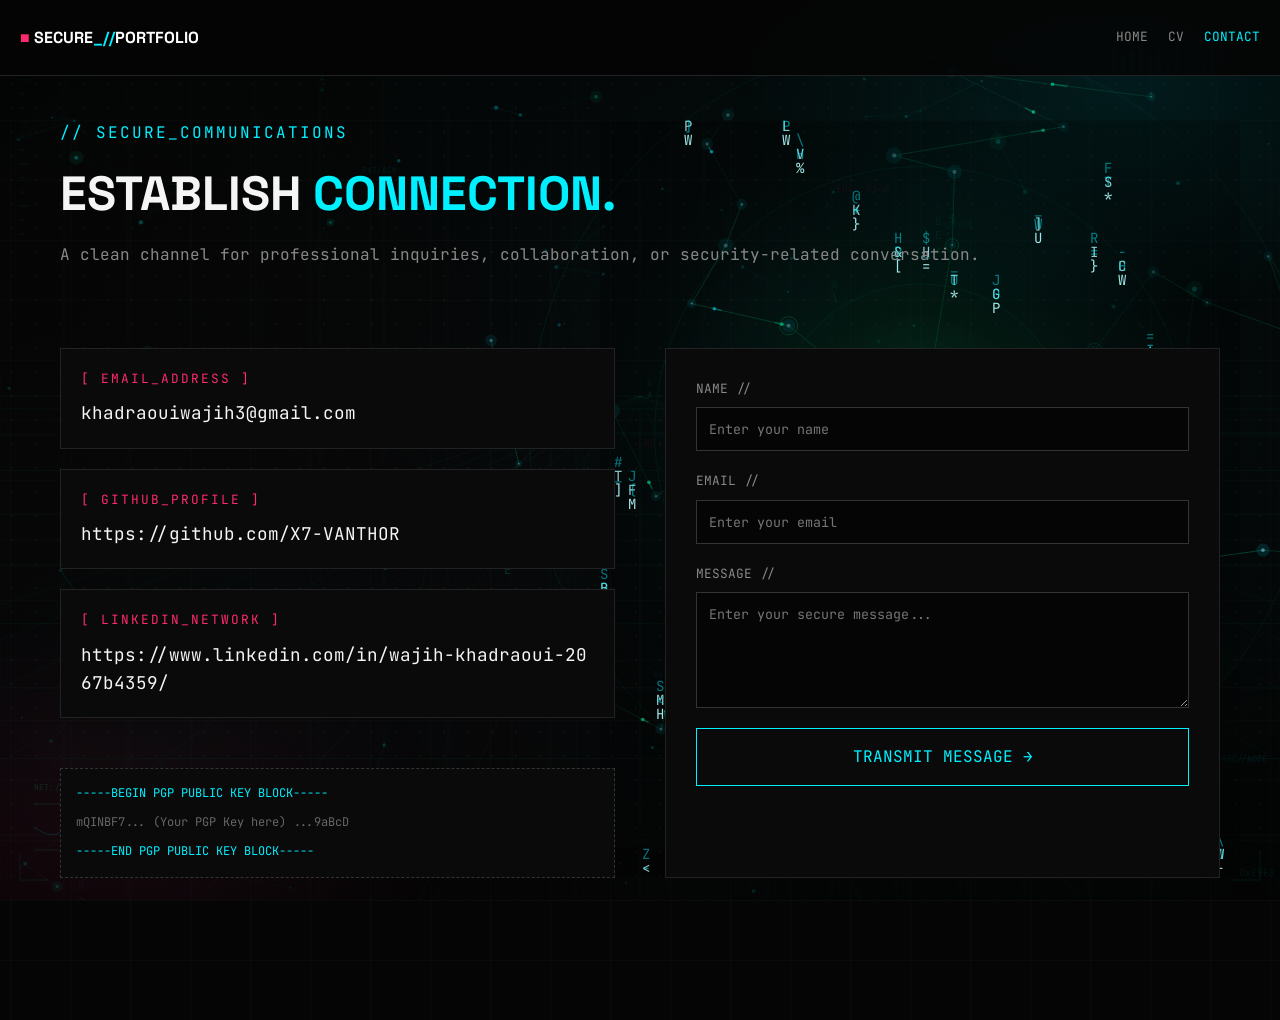
==== contact.html @ 449ae591 "Initial portfolio deployment" ====
﻿<!DOCTYPE html>
<html lang="en">
<head>
    <meta charset="UTF-8">
    <meta name="viewport" content="width=device-width, initial-scale=1.0">
    <title>SECURE_COMMS // Contact</title>
    <link rel="preconnect" href="https://fonts.googleapis.com">
    <link rel="preconnect" href="https://fonts.gstatic.com" crossorigin>
    <link href="https://fonts.googleapis.com/css2?family=JetBrains+Mono:wght@300;400;700&family=Space+Grotesk:wght@400;600;700&display=swap" rel="stylesheet">
    <link rel="stylesheet" href="style.css">
    <style>
        body { background-color: #050505; color: #f5f5f5; }
        
        .contact-container {
            max-width: 1200px;
            margin: 120px auto 80px;
            padding: 0 20px;
            display: grid;
            grid-template-columns: 1fr 1fr;
            gap: 50px;
            position: relative;
            overflow: hidden;
        }

        .contact-header {
            grid-column: 1 / -1;
            margin-bottom: 30px;
            position: relative;
            z-index: 2;
        }

        .contact-header h1 {
            font-family: 'Space Grotesk', sans-serif;
            font-size: 3rem;
            margin: 10px 0;
        }

        .contact-header h1 span { color: #00f0ff; }

        .channel-list {
            display: flex;
            flex-direction: column;
            gap: 20px;
            position: relative;
            z-index: 2;
        }

        /* Updated Link Styles */
        .channel-item {
            border: 1px solid #222;
            background: #0a0a0a;
            padding: 20px;
            display: flex;
            flex-direction: column;
            gap: 10px;
            transition: all 0.3s ease;
            text-decoration: none;
            color: inherit;
        }

        .channel-item:hover { 
            border-color: #00f0ff; 
            background: #0e0e0e;
            transform: translateY(-2px);
            box-shadow: 0 0 15px rgba(0, 240, 255, 0.1);
        }

        .channel-label {
            font-family: 'JetBrains Mono', monospace;
            font-size: 0.8rem;
            color: #ff2a6d;
            letter-spacing: 2px;
            transition: color 0.3s ease;
        }

        .channel-item:hover .channel-label {
            color: #00f0ff;
        }

        .channel-value {
            font-family: 'JetBrains Mono', monospace;
            font-size: 1.1rem;
            word-break: break-all;
        }

        /* Form Styles */
        .secure-form {
            border: 1px solid #222;
            background: #0a0a0a;
            padding: 30px;
            position: relative;
            z-index: 2;
        }

        .form-group {
            display: flex;
            flex-direction: column;
            margin-bottom: 20px;
        }

        .form-group label {
            font-family: 'JetBrains Mono', monospace;
            font-size: 0.8rem;
            color: #888;
            margin-bottom: 8px;
        }

        .form-group input, .form-group textarea {
            background: #050505;
            border: 1px solid #333;
            padding: 12px;
            color: #fff;
            font-family: 'JetBrains Mono', monospace;
            outline: none;
            transition: border 0.3s ease;
        }

        .form-group input:focus, .form-group textarea:focus {
            border-color: #00f0ff;
        }

        .submit-btn {
            background: transparent;
            border: 1px solid #00f0ff;
            color: #00f0ff;
            padding: 15px 30px;
            font-family: 'JetBrains Mono', monospace;
            cursor: pointer;
            transition: all 0.3s ease;
            width: 100%;
        }

        .submit-btn:hover {
            background: #00f0ff;
            color: #050505;
            box-shadow: 0 0 15px rgba(0, 240, 255, 0.4);
        }

        .pgp-box {
            margin-top: 30px;
            background: #0a0a0a;
            border: 1px dashed #333;
            padding: 15px;
            font-family: 'JetBrains Mono', monospace;
            font-size: 0.75rem;
            color: #666;
            word-break: break-all;
            position: relative;
            z-index: 2;
        }

        @media (max-width: 768px) {
            .contact-container { grid-template-columns: 1fr; }
        }
    </style>
</head>
<body>

    <header class="navbar" style="position: fixed; top: 0; width: 100%; background: rgba(5,5,5,0.9); border-bottom: 1px solid #222; padding: 20px; z-index: 100; display: flex; justify-content: space-between; align-items: center;">
        <div class="logo" style="font-family: 'Space Grotesk'; font-weight: bold; color: #fff;">
            <span style="color: #ff2a6d;">■</span> SECURE<span style="color: #00f0ff;">_//</span>PORTFOLIO
        </div>
        <nav style="font-family: 'JetBrains Mono'; font-size: 0.8rem; display: flex; gap: 20px;">
            <a href="index.html" style="color: #888; text-decoration: none; transition: color 0.3s;" onmouseover="this.style.color='#fff'" onmouseout="this.style.color='#888'">HOME</a>
            <a href="cv.html" style="color: #888; text-decoration: none; transition: color 0.3s;" onmouseover="this.style.color='#fff'" onmouseout="this.style.color='#888'">CV</a>
            <a href="contact.html" style="color: #00f0ff; text-decoration: none;">CONTACT</a>
        </nav>
    </header>

    <main class="contact-container">
      
      <!-- Cyber Data Map Animation Background -->
      <div class="cyber-anim-container" data-anim="matrix" aria-hidden="true"></div>
<div class="contact-header">
            <p style="font-family: 'JetBrains Mono'; color: #00f0ff; letter-spacing: 2px;">// SECURE_COMMUNICATIONS</p>
            <h1>ESTABLISH <span>CONNECTION.</span></h1>
            <p style="color: #888; font-family: 'JetBrains Mono'; margin-top: 10px;">A clean channel for professional inquiries, collaboration, or security-related conversation.</p>
        </div>

        <div class="channel-list">
            <!-- Clickable Email Link -->
            <a href="mailto:khadraouiwajih3@gmail.com" class="channel-item">
                <span class="channel-label">[ EMAIL_ADDRESS ]</span>
                <span class="channel-value">khadraouiwajih3@gmail.com</span>
            </a>
            
            <!-- Clickable GitHub Link (Opens in new tab) -->
            <a href="https://github.com/X7-VANTHOR" target="_blank" rel="noopener noreferrer" class="channel-item">
                <span class="channel-label">[ GITHUB_PROFILE ]</span>
                <span class="channel-value">https://github.com/X7-VANTHOR</span>
            </a>
            
            <!-- Clickable LinkedIn Link (Opens in new tab) -->
            <a href="https://www.linkedin.com/in/wajih-khadraoui-2067b4359/" target="_blank" rel="noopener noreferrer" class="channel-item">
                <span class="channel-label">[ LINKEDIN_NETWORK ]</span>
                <span class="channel-value">https://www.linkedin.com/in/wajih-khadraoui-2067b4359/</span>
            </a>
            
            <div class="pgp-box">
                <p style="color: #00f0ff; margin-bottom: 10px;">-----BEGIN PGP PUBLIC KEY BLOCK-----</p>
                <p>mQINBF7... (Your PGP Key here) ...9aBcD</p>
                <p style="color: #00f0ff; margin-top: 10px;">-----END PGP PUBLIC KEY BLOCK-----</p>
            </div>
        </div>

        <div class="secure-form">
            <form action="#" method="POST">
                <div class="form-group">
                    <label>NAME //</label>
                    <input type="text" placeholder="Enter your name" required>
                </div>
                <div class="form-group">
                    <label>EMAIL //</label>
                    <input type="email" placeholder="Enter your email" required>
                </div>
                <div class="form-group">
                    <label>MESSAGE //</label>
                    <textarea rows="5" placeholder="Enter your secure message..." required></textarea>
                </div>
                <button type="submit" class="submit-btn">TRANSMIT MESSAGE →</button>
            </form>
        </div>
    </main>

  <script src="atmosphere.js" defer></script>
  <script src="cyber-anim.js" defer></script>
</body>
</html>
---- style.css ----
﻿/* ============================================================
   CYBER_SEC PORTFOLIO - PHASE 1: CORE FOUNDATION
   Design System: Dark, Moody, SOC-Inspired, Premium
   ============================================================ */

/* ------------------------------------------------------------
   1. CSS VARIABLES (STRICT DESIGN TOKENS)
   ------------------------------------------------------------ */
:root {
  /* Core Palette */
  --bg: #050505;
  --bg-elev: #0a0a0a;
  --bg-panel: #0d0d0d;
  --bg-panel-alt: #111111;
  --text: #f5f5f5;
  --text-muted: #888888;
  --text-dim: #5a5a5a;

  /* Accents */
  --cyan: #00f0ff;
  --cyan-dim: rgba(0, 240, 255, 0.12);
  --cyan-glow: rgba(0, 240, 255, 0.35);
  --magenta: #ff2a6d;
  --magenta-dim: rgba(255, 42, 109, 0.12);
  --magenta-glow: rgba(255, 42, 109, 0.35);
  --lime: #05ffa1;
  --lime-dim: rgba(5, 255, 161, 0.12);
  --lime-glow: rgba(5, 255, 161, 0.35);

  /* Lines / Borders */
  --line: #1a1a1a;
  --line-soft: #141414;
  --line-strong: #2a2a2a;

  /* Typography */
  --ff-display: 'Space Grotesk', sans-serif;
  --ff-mono: 'JetBrains Mono', monospace;

  /* Layout */
  --container: 1400px;
  --gutter: 1.5rem;
  --nav-h: 76px;
  --radius: 2px;

  /* Motion */
  --ease: cubic-bezier(0.2, 0.8, 0.2, 1);
  --ease-out: cubic-bezier(0.16, 1, 0.3, 1);
  --dur: 300ms;
}

/* ------------------------------------------------------------
   2. RESET / BASE
   ------------------------------------------------------------ */
*, *::before, *::after { box-sizing: border-box; margin: 0; padding: 0; }
html { font-size: 16px; background: var(--bg); color: var(--text); -webkit-font-smoothing: antialiased; -moz-osx-font-smoothing: grayscale; }
body {
  min-height: 100vh;
  background: var(--bg);
  color: var(--text);
  font-family: var(--ff-mono);
  line-height: 1.6;
  overflow-x: hidden;
  /* Subtle CSS grid background for depth */
  background-image:
    linear-gradient(rgba(245, 245, 245, 0.025) 1px, transparent 1px),
    linear-gradient(90deg, rgba(245, 245, 245, 0.025) 1px, transparent 1px);
  background-size: 60px 60px;
  background-position: center top;
}
body.is-loading { overflow: hidden; }
img, svg, video, canvas { display: block; max-width: 100%; }
a { color: inherit; text-decoration: none; }
button { font: inherit; color: inherit; background: none; border: none; cursor: pointer; }
ul { list-style: none; }
::selection { background: rgba(0, 240, 255, 0.25); color: var(--text); }
:focus-visible { outline: 2px solid var(--cyan); outline-offset: 3px; }
.sr-only { position: absolute !important; width: 1px; height: 1px; padding: 0; margin: -1px; overflow: hidden; clip: rect(0,0,0,0); white-space: nowrap; border: 0; }

/* ------------------------------------------------------------
   3. SCROLL PROGRESS BAR
   ------------------------------------------------------------ */
.scroll-progress { position: fixed; top: 0; left: 0; width: 100%; height: 2px; background: rgba(26,26,26,0.8); z-index: 12000; pointer-events: none; }
.scroll-progress__bar { width: 0%; height: 100%; background: linear-gradient(90deg, var(--cyan), rgba(0,240,255,0.5)); box-shadow: 0 0 10px var(--cyan-glow), 0 0 20px rgba(0,240,255,0.15); transition: width 0.08s linear; }

/* ------------------------------------------------------------
   4. CUSTOM CURSOR
   ------------------------------------------------------------ */
.cursor-dot, .cursor-ring { position: fixed; top: 0; left: 0; pointer-events: none; z-index: 13000; opacity: 0; will-change: transform; mix-blend-mode: screen; }
.cursor-dot { width: 6px; height: 6px; margin: -3px 0 0 -3px; background: var(--cyan); border-radius: 50%; box-shadow: 0 0 8px var(--cyan-glow); transition: background var(--dur) var(--ease), transform var(--dur) var(--ease); }
.cursor-ring { width: 36px; height: 36px; margin: -18px 0 0 -18px; border: 1px solid rgba(0,240,255,0.6); border-radius: 50%; transition: width 280ms var(--ease-out), height 280ms var(--ease-out), margin 280ms var(--ease-out), border-color var(--dur) var(--ease), background var(--dur) var(--ease), box-shadow var(--dur) var(--ease); }
.cursor-ring.is-hovering { width: 56px; height: 56px; margin: -28px 0 0 -28px; border-color: var(--cyan); background: rgba(0,240,255,0.06); box-shadow: 0 0 20px rgba(0,240,255,0.15); }
.cursor-dot.is-hovering { background: var(--lime); box-shadow: 0 0 10px var(--lime-glow); transform: scale(0.8); }
@media (hover: hover) and (pointer: fine) {
  body.has-custom-cursor, body.has-custom-cursor a, body.has-custom-cursor button, body.has-custom-cursor input, body.has-custom-cursor textarea { cursor: none !important; }
}
@media (hover: none), (pointer: coarse) { .cursor-dot, .cursor-ring { display: none !important; } }

/* ------------------------------------------------------------
   5. PRELOADER
   ------------------------------------------------------------ */
.preloader { position: fixed; inset: 0; z-index: 14000; background: var(--bg); display: flex; align-items: center; justify-content: center; padding: 1.5rem; }
.preloader__inner { width: min(560px, 100%); }
.preloader__terminal { border: 1px solid var(--line-strong); background: linear-gradient(180deg, rgba(13,13,13,0.95), rgba(5,5,5,0.98)); padding: 2rem; box-shadow: 0 0 0 1px rgba(0,240,255,0.04), 0 30px 80px rgba(0,0,0,0.6); }
.preloader__line { display: flex; align-items: center; gap: 0.75rem; font-family: var(--ff-mono); font-size: 0.85rem; letter-spacing: 0.08em; color: var(--text); margin-bottom: 1.5rem; }
.preloader__prompt { color: var(--cyan); text-shadow: 0 0 10px var(--cyan-glow); }
.preloader__caret { color: var(--cyan); animation: caretBlink 1s steps(1, end) infinite; }
@keyframes caretBlink { 0%, 50% { opacity: 1; } 51%, 100% { opacity: 0; } }
.preloader__bar-track { width: 100%; height: 3px; background: #151515; overflow: hidden; position: relative; margin-bottom: 0.85rem; }
.preloader__bar-fill { position: absolute; top: 0; left: 0; bottom: 0; width: 0%; background: linear-gradient(90deg, var(--cyan), rgba(0,240,255,0.4)); box-shadow: 0 0 14px var(--cyan-glow); }
.preloader__meta { display: flex; justify-content: space-between; gap: 1rem; font-family: var(--ff-mono); font-size: 0.68rem; letter-spacing: 0.12em; text-transform: uppercase; color: var(--text-muted); }
#preloader-percent { color: var(--cyan); }

/* ------------------------------------------------------------
   6. NAVBAR
   ------------------------------------------------------------ */
.navbar { position: fixed; top: 0; left: 0; width: 100%; height: var(--nav-h); z-index: 10000; background: rgba(5,5,5,0.55); backdrop-filter: blur(14px); -webkit-backdrop-filter: blur(14px); border-bottom: 1px solid var(--line); transition: background var(--dur) var(--ease), border-color var(--dur) var(--ease); }
.navbar.is-scrolled { background: rgba(5,5,5,0.96); border-bottom-color: var(--line-strong); }
.navbar__inner { width: min(var(--container), calc(100% - (var(--gutter) * 2))); height: 100%; margin-inline: auto; display: flex; align-items: center; justify-content: space-between; gap: 1.5rem; }
.navbar__logo { display: inline-flex; align-items: center; gap: 0.6rem; font-family: var(--ff-mono); font-size: 0.82rem; font-weight: 600; letter-spacing: 0.14em; text-transform: uppercase; color: var(--text); white-space: nowrap; flex-shrink: 0; }
.navbar__logo-icon { width: 10px; height: 10px; border: 1px solid var(--cyan); background: rgba(0,240,255,0.15); box-shadow: 0 0 10px var(--cyan-glow); flex-shrink: 0; }
.navbar__logo .accent { color: var(--cyan); }
.navbar__nav { display: none; flex: 1; justify-content: center; }
.navbar__links { display: flex; align-items: center; gap: 0.25rem; }
.navbar__link { position: relative; display: inline-block; padding: 0.5rem 0.75rem; font-family: var(--ff-mono); font-size: 0.68rem; font-weight: 500; letter-spacing: 0.1em; text-transform: uppercase; color: var(--text-muted); transition: color var(--dur) var(--ease); }
.navbar__link::after { content: ''; position: absolute; left: 0.75rem; right: 0.75rem; bottom: 0.25rem; height: 1px; background: var(--cyan); box-shadow: 0 0 8px var(--cyan-glow); transform: scaleX(0); transform-origin: left; transition: transform var(--dur) var(--ease); }
.navbar__link:hover, .navbar__link.is-active { color: var(--text); }
.navbar__link:hover::after, .navbar__link.is-active::after { transform: scaleX(1); }
.navbar__link.is-active { color: var(--cyan); }
.navbar__right { display: flex; align-items: center; gap: 1rem; flex-shrink: 0; }
.navbar__status { display: none; align-items: center; gap: 0.55rem; font-family: var(--ff-mono); font-size: 0.65rem; font-weight: 500; letter-spacing: 0.12em; text-transform: uppercase; color: var(--lime); white-space: nowrap; }
.status-dot { width: 7px; height: 7px; border-radius: 50%; background: var(--lime); box-shadow: 0 0 0 3px var(--lime-dim), 0 0 12px var(--lime-glow); animation: statusPulse 2.4s ease-in-out infinite; }
@keyframes statusPulse { 0%, 100% { opacity: 0.5; box-shadow: 0 0 0 3px var(--lime-dim), 0 0 6px var(--lime-glow); } 50% { opacity: 1; box-shadow: 0 0 0 4px var(--lime-dim), 0 0 14px var(--lime-glow); } }
.navbar__toggle { display: inline-flex; flex-direction: column; justify-content: center; gap: 5px; width: 42px; height: 42px; padding: 9px; border: 1px solid var(--line-strong); background: rgba(255,255,255,0.01); transition: border-color var(--dur) var(--ease); }
.navbar__toggle span { display: block; width: 100%; height: 1px; background: var(--text); transition: transform var(--dur) var(--ease), opacity var(--dur) var(--ease); transform-origin: center; }
.navbar__toggle:hover { border-color: var(--cyan); }
.navbar__toggle[aria-expanded="true"] span:nth-child(1) { transform: translateY(6px) rotate(45deg); }
.navbar__toggle[aria-expanded="true"] span:nth-child(2) { opacity: 0; }
.navbar__toggle[aria-expanded="true"] span:nth-child(3) { transform: translateY(-6px) rotate(-45deg); }
.mobile-nav { display: none; position: absolute; top: 100%; left: 0; width: 100%; background: rgba(5,5,5,0.97); backdrop-filter: blur(14px); -webkit-backdrop-filter: blur(14px); border-bottom: 1px solid var(--line); padding: 1rem 1.5rem 1.5rem; }
.mobile-nav.is-open { display: block; }
.mobile-nav__links { display: flex; flex-direction: column; }
.mobile-nav__link { display: block; padding: 0.85rem 0; font-family: var(--ff-mono); font-size: 0.75rem; letter-spacing: 0.12em; text-transform: uppercase; color: var(--text-muted); border-bottom: 1px solid var(--line-soft); transition: color var(--dur) var(--ease), padding-left var(--dur) var(--ease); }
.mobile-nav__link:hover, .mobile-nav__link.is-active { color: var(--cyan); padding-left: 0.5rem; }

/* ------------------------------------------------------------
   7. HERO SECTION
   ------------------------------------------------------------ */
.hero { position: relative; min-height: 100vh; padding: calc(var(--nav-h) + 3rem) 0 4rem; display: flex; align-items: center; overflow: hidden; border-bottom: 1px solid var(--line); }
.hero__bg { position: absolute; inset: 0; pointer-events: none; z-index: 0; }
.hero__grid { position: absolute; inset: 0; background-image: linear-gradient(rgba(245,245,245,0.03) 1px, transparent 1px), linear-gradient(90deg, rgba(245,245,245,0.03) 1px, transparent 1px); background-size: 80px 80px; mask-image: radial-gradient(ellipse 70% 60% at 50% 35%, black 30%, transparent 100%); -webkit-mask-image: radial-gradient(ellipse 70% 60% at 50% 35%, black 30%, transparent 100%); }
.hero__glow { position: absolute; border-radius: 50%; filter: blur(80px); opacity: 0.35; }
.hero__glow--cyan { width: 400px; height: 400px; top: 10%; right: 15%; background: radial-gradient(circle, rgba(0,240,255,0.18), transparent 70%); }
.hero__glow--magenta { width: 300px; height: 300px; bottom: 15%; left: 5%; background: radial-gradient(circle, rgba(255,42,109,0.12), transparent 70%); }
.hero__container { width: min(var(--container), calc(100% - (var(--gutter) * 2))); margin-inline: auto; position: relative; z-index: 1; display: grid; grid-template-columns: 1fr; gap: 3rem; align-items: center; }
.hero__content { max-width: 720px; }
.hero__eyebrow { display: inline-flex; align-items: center; gap: 0.75rem; font-family: var(--ff-mono); font-size: 0.72rem; font-weight: 500; letter-spacing: 0.18em; text-transform: uppercase; color: var(--cyan); margin-bottom: 1.5rem; text-shadow: 0 0 12px rgba(0,240,255,0.25); }
.hero__eyebrow-line { width: 28px; height: 1px; background: var(--cyan); box-shadow: 0 0 8px var(--cyan-glow); flex-shrink: 0; }
.hero__title { font-family: var(--ff-display); font-weight: 700; font-size: clamp(2.8rem, 8vw, 5.6rem); line-height: 0.92; letter-spacing: -0.03em; text-transform: uppercase; margin-bottom: 1.75rem; }
.hero__title .glitch { display: block; position: relative; color: var(--text); }
.hero__title--outline.glitch { color: transparent; -webkit-text-stroke: 1px rgba(245,245,245,0.65); text-stroke: 1px rgba(245,245,245,0.65); }
.hero__description { font-family: var(--ff-mono); font-size: 0.92rem; line-height: 1.9; color: var(--text-muted); max-width: 60ch; margin-bottom: 2.25rem; }
.hero__actions { display: flex; flex-wrap: wrap; gap: 1rem; margin-bottom: 2.5rem; }
.hero__meta { display: grid; grid-template-columns: 1fr; gap: 1px; background: var(--line); border: 1px solid var(--line); max-width: 560px; }
.hero__meta-item { background: rgba(10,10,10,0.7); padding: 0.9rem 1rem; }
.hero__meta-label { display: block; font-family: var(--ff-mono); font-size: 0.62rem; letter-spacing: 0.14em; text-transform: uppercase; color: var(--text-dim); margin-bottom: 0.35rem; }
.hero__meta-value { font-family: var(--ff-mono); font-size: 0.76rem; color: var(--text); }
.hero__meta-value--success { color: var(--lime); text-shadow: 0 0 10px rgba(5,255,161,0.2); }
.hero__meta-value--cyan { color: var(--cyan); text-shadow: 0 0 10px rgba(0,240,255,0.2); }
.hero__visual { width: 100%; max-width: 640px; justify-self: center; }

/* ------------------------------------------------------------
   8. GLITCH EFFECT (HOVER)
   ------------------------------------------------------------ */
.glitch { position: relative; display: inline-block; }
.glitch::before, .glitch::after { content: attr(data-text); position: absolute; top: 0; left: 0; width: 100%; height: 100%; overflow: hidden; opacity: 0; pointer-events: none; }
.glitch::before { color: var(--magenta); text-shadow: -2px 0 var(--cyan); z-index: -1; }
.glitch::after { color: var(--cyan); text-shadow: 2px 0 var(--magenta); z-index: -2; }
/* Outline variant keeps transparent fill in pseudo elements too */
.hero__title--outline.glitch::before, .hero__title--outline.glitch::after { color: transparent; -webkit-text-stroke: 1px; }
.hero__title--outline.glitch::before { -webkit-text-stroke-color: var(--magenta); text-shadow: -2px 0 rgba(0,240,255,0.5); }
.hero__title--outline.glitch::after { -webkit-text-stroke-color: var(--cyan); text-shadow: 2px 0 rgba(255,42,109,0.5); }
.glitch:hover::before { opacity: 0.8; animation: glitchTop 0.4s cubic-bezier(0.25, 0.46, 0.45, 0.94) both infinite; }
.glitch:hover::after { opacity: 0.8; animation: glitchBottom 0.4s cubic-bezier(0.25, 0.46, 0.45, 0.94) reverse both infinite; }
.glitch:hover { animation: glitchSkew 0.5s cubic-bezier(0.25, 0.46, 0.45, 0.94) both infinite; }

@keyframes glitchTop {
  0% { clip-path: inset(0 0 85% 0); transform: translate(-2px, -1px); }
  20% { clip-path: inset(15% 0 60% 0); transform: translate(2px, 1px); }
  40% { clip-path: inset(40% 0 35% 0); transform: translate(-1px, -1px); }
  60% { clip-path: inset(60% 0 15% 0); transform: translate(1px, 0); }
  80% { clip-path: inset(75% 0 5% 0); transform: translate(-2px, 1px); }
  100% { clip-path: inset(0 0 85% 0); transform: translate(0); }
}
@keyframes glitchBottom {
  0% { clip-path: inset(85% 0 0 0); transform: translate(2px, 1px); }
  20% { clip-path: inset(60% 0 15% 0); transform: translate(-2px, -1px); }
  40% { clip-path: inset(35% 0 40% 0); transform: translate(1px, 1px); }
  60% { clip-path: inset(15% 0 60% 0); transform: translate(-1px, 0); }
  80% { clip-path: inset(5% 0 75% 0); transform: translate(2px, -1px); }
  100% { clip-path: inset(85% 0 0 0); transform: translate(0); }
}
@keyframes glitchSkew {
  0% { transform: skew(0deg); }
  20% { transform: skew(-0.5deg); }
  40% { transform: skew(0.3deg); }
  60% { transform: skew(-0.2deg); }
  80% { transform: skew(0.4deg); }
  100% { transform: skew(0deg); }
}

/* ------------------------------------------------------------
   9. TERMINAL WINDOW
   ------------------------------------------------------------ */
.terminal { width: 100%; background: #0a0a0a; border: 1px solid rgba(0,240,255,0.3); box-shadow: 0 0 0 1px rgba(0,240,255,0.05), 0 20px 60px rgba(0,0,0,0.55), 0 0 40px rgba(0,240,255,0.04); overflow: hidden; }
.terminal__header { display: flex; align-items: center; gap: 0.75rem; padding: 0.85rem 1rem; background: rgba(255,255,255,0.02); border-bottom: 1px solid var(--line); }
.terminal__dots { display: flex; align-items: center; gap: 0.45rem; }
.terminal__dot { width: 10px; height: 10px; border-radius: 50%; }
.terminal__dot--red { background: #ff5f56; }
.terminal__dot--yellow { background: #ffbd2e; }
.terminal__dot--green { background: #27c93f; }
.terminal__title { flex: 1; text-align: center; font-family: var(--ff-mono); font-size: 0.7rem; letter-spacing: 0.05em; color: var(--text-muted); }
.terminal__header-spacer { width: 52px; flex-shrink: 0; }
.terminal__body { padding: 1.5rem; font-family: var(--ff-mono); font-size: 0.8rem; line-height: 1.8; min-height: 280px; }
.terminal__line { display: flex; align-items: flex-start; gap: 0.6rem; color: var(--text); }
.terminal__line + .terminal__output { margin-bottom: 1rem; }
.terminal__line--active { margin-top: 0.25rem; }
.terminal__prompt { color: var(--cyan); text-shadow: 0 0 8px rgba(0,240,255,0.3); flex-shrink: 0; user-select: none; }
.terminal__cmd { color: #e8e8e8; word-break: break-word; }
.terminal__output { padding-left: 1.35rem; color: #cfcfcf; margin-top: 0.1rem; }
.terminal__output-line { display: block; }
.terminal__output--success { color: var(--lime); text-shadow: 0 0 10px rgba(5,255,161,0.2); }
.terminal__cursor { display: inline-block; width: 8px; height: 1.1em; background: var(--cyan); box-shadow: 0 0 8px var(--cyan-glow); animation: cursorBlink 1s steps(1, end) infinite; vertical-align: text-bottom; }
@keyframes cursorBlink { 0%, 50% { opacity: 1; } 51%, 100% { opacity: 0; } }

/* ------------------------------------------------------------
   10. BUTTONS (fill from bottom hover)
   ------------------------------------------------------------ */
.btn { position: relative; display: inline-flex; align-items: center; justify-content: center; gap: 0.65rem; padding: 0.9rem 1.6rem; font-family: var(--ff-mono); font-size: 0.72rem; font-weight: 500; letter-spacing: 0.12em; text-transform: uppercase; border: 1px solid var(--line-strong); overflow: hidden; isolation: isolate; transition: color var(--dur) var(--ease), border-color var(--dur) var(--ease), box-shadow var(--dur) var(--ease), transform var(--dur) var(--ease); }
.btn::before { content: ''; position: absolute; inset: 0; z-index: -1; transform: scaleY(0); transform-origin: bottom; transition: transform 400ms var(--ease-out); }
.btn:hover::before { transform: scaleY(1); }
.btn:hover { transform: translateY(-1px); }
.btn:active { transform: translateY(0); }
.btn__text, .btn__icon { position: relative; z-index: 1; }
.btn__icon { transition: transform var(--dur) var(--ease); }
.btn:hover .btn__icon { transform: translateX(4px); }

/* Primary: solid cyan feel */
.btn--primary { color: #051014; background: var(--cyan); border-color: var(--cyan); box-shadow: 0 0 20px rgba(0,240,255,0.15); }
.btn--primary::before { background: #ffffff; }
.btn--primary:hover { color: #050505; box-shadow: 0 0 30px rgba(0,240,255,0.3), 0 0 60px rgba(0,240,255,0.1); }

/* Outline: transparent with cyan border */
.btn--outline { color: var(--text); background: transparent; border-color: rgba(245,245,245,0.35); }
.btn--outline::before { background: rgba(0,240,255,0.1); }
.btn--outline:hover { color: var(--cyan); border-color: var(--cyan); box-shadow: 0 0 20px rgba(0,240,255,0.08); }

/* ------------------------------------------------------------
   11. FOOTER
   ------------------------------------------------------------ */
.footer { padding: 2rem 0; border-top: 1px solid var(--line); background: rgba(5,5,5,0.8); }
.footer__inner { width: min(var(--container), calc(100% - (var(--gutter) * 2))); margin-inline: auto; display: flex; flex-direction: column; gap: 0.5rem; align-items: center; justify-content: space-between; text-align: center; }
.footer__copy { font-family: var(--ff-mono); font-size: 0.7rem; letter-spacing: 0.06em; color: var(--text-muted); }
.footer__tagline { font-family: var(--ff-mono); font-size: 0.68rem; letter-spacing: 0.14em; text-transform: uppercase; color: var(--text-dim); }
.footer__tagline::before { content: '// '; color: var(--cyan); }

/* ------------------------------------------------------------
   12. RESPONSIVE
   ------------------------------------------------------------ */
@media (min-width: 640px) {
  .hero__meta { grid-template-columns: repeat(3, minmax(0, 1fr)); }
  .footer__inner { flex-direction: row; text-align: left; }
}

@media (min-width: 1024px) {
  :root { --gutter: 2rem; }
  .navbar__nav { display: flex; }
  .navbar__status { display: inline-flex; }
  .navbar__toggle { display: none; }
  .mobile-nav { display: none !important; }
  .hero__container { grid-template-columns: 1fr 1fr; gap: 4rem; }
  .hero__visual { justify-self: end; }
}

@media (min-width: 1200px) {
  .hero__container { gap: 5rem; }
  .hero__title { font-size: clamp(3.5rem, 6vw, 5.8rem); }
}

@media (max-width: 480px) {
  .hero__actions { flex-direction: column; align-items: stretch; }
  .btn { width: 100%; }
  .terminal__body { padding: 1.25rem; font-size: 0.74rem; min-height: 240px; }
  .preloader__terminal { padding: 1.5rem; }
}

/* Reduced motion: disable animations/transitions */
@media (prefers-reduced-motion: reduce) {
  *, *::before, *::after { animation-duration: 0.01ms !important; animation-iteration-count: 1 !important; transition-duration: 0.01ms !important; scroll-behavior: auto !important; }
  .glitch:hover::before, .glitch:hover::after, .glitch:hover { animation: none !important; }
}
/* ============================================================
   PREMIUM POLISH - APPENDED ENHANCEMENTS
   ============================================================ */

/* ------------------------------------------------------------
   1. BACKGROUND DEPTH: Dot Grid + Ambient Glows
   ------------------------------------------------------------ */
body {
  position: relative;
}

/* Subtle dot grid overlay */
body::before {
  content: '';
  position: fixed;
  inset: 0;
  pointer-events: none;
  z-index: 0;
  background-image: radial-gradient(rgba(245, 245, 245, 0.05) 1px, transparent 1px);
  background-size: 24px 24px;
  opacity: 1;
}

/* Ambient glows: top-right cyan, bottom-left magenta */
body::after {
  content: '';
  position: fixed;
  inset: 0;
  pointer-events: none;
  z-index: 0;
  background:
    radial-gradient(ellipse 45% 40% at 88% 8%, rgba(0, 240, 255, 0.09), transparent 70%),
    radial-gradient(ellipse 40% 35% at 8% 92%, rgba(255, 42, 109, 0.07), transparent 70%);
}

/* Ensure main content sits above background overlays */
body > * {
  position: relative;
  z-index: 1;
}

/* Keep fixed UI layers above content */
.scroll-progress { z-index: 12000; }
.cursor-dot, .cursor-ring { z-index: 13000; }
.preloader { z-index: 14000; }
.navbar { z-index: 10000; }

/* ------------------------------------------------------------
   4. PAGE TRANSITION OVERLAY (Cinematic)
   ------------------------------------------------------------ */
.page-transition {
  position: fixed;
  inset: 0;
  background: #050505;
  display: flex;
  align-items: center;
  justify-content: center;
  z-index: 9999;
  opacity: 0;
  visibility: hidden;
  pointer-events: none;
  transition: opacity 0.6s ease, visibility 0.6s ease;
}

.page-transition.is-active {
  opacity: 1;
  visibility: visible;
  pointer-events: auto;
}

.page-transition__inner {
  text-align: center;
  padding: 2rem;
}

.page-transition__text {
  font-family: var(--ff-mono);
  font-size: clamp(0.85rem, 1.8vw, 1rem);
  font-weight: 500;
  letter-spacing: 0.16em;
  text-transform: uppercase;
  color: var(--cyan);
  text-shadow: 0 0 12px rgba(0, 240, 255, 0.35);
}

.page-transition__text .caret {
  display: inline-block;
  margin-left: 0.2rem;
  animation: caretBlink 1s steps(1, end) infinite;
}

@media (prefers-reduced-motion: reduce) {
  .page-transition {
    transition: none !important;
  }
}

/* ============================================================
   EMERGENCY STABLE GLITCH (CSS-only, no text hiding)
   ============================================================ */
h1, h2, .glitch, .main-title, .hero__title, .page-hero__title, .access-title {
  opacity: 1 !important;
  visibility: visible !important;
}

.glitch::before,
.glitch::after {
  content: none !important;
  animation: none !important;
}

.glitch:hover {
  animation: cinematic-glitch 0.45s steps(2, end) 1;
  text-shadow:
    -2px 0 #00f0ff,
     2px 0 #ff2a6d;
}

@keyframes cinematic-glitch {
  0%   { transform: translate(0, 0); text-shadow: -2px 0 #00f0ff, 2px 0 #ff2a6d; }
  20%  { transform: translate(1px, 0); text-shadow: 2px 0 #00f0ff, -2px 0 #ff2a6d; }
  40%  { transform: translate(-1px, 0); text-shadow: -1px 0 #00f0ff, 1px 0 #ff2a6d; }
  60%  { transform: translate(1px, 0); text-shadow: 2px 0 #00f0ff, -1px 0 #ff2a6d; }
  80%  { transform: translate(-1px, 0); text-shadow: -2px 0 #00f0ff, 2px 0 #ff2a6d; }
  100% { transform: translate(0, 0); text-shadow: none; }
}

/* ============================================================
   HACKER VISUAL - Cinematic radar / wireframe background
   ============================================================ */
.hacker-visual {
  position: absolute;
  right: 5%;
  top: 50%;
  width: min(420px, 38vw);
  aspect-ratio: 1 / 1;
  transform: translateY(-50%);
  pointer-events: none;
  z-index: 0;
  opacity: 0.22;
  filter: drop-shadow(0 0 12px rgba(0, 240, 255, 0.08));
}

.hacker-visual__ring,
.hacker-visual__grid,
.hacker-visual__sweep,
.hacker-visual__dot,
.hacker-visual__blips {
  position: absolute;
  inset: 0;
  border-radius: 50%;
}

/* Wireframe rings */
.hacker-visual__ring {
  border: 1px solid rgba(0, 240, 255, 0.35);
  box-shadow: inset 0 0 20px rgba(0, 240, 255, 0.04);
}

.hacker-visual__ring--outer {
  inset: 0;
  border-color: rgba(0, 240, 255, 0.28);
}

.hacker-visual__ring--mid {
  inset: 14%;
  border-color: rgba(255, 42, 109, 0.22);
  transform: rotateX(62deg) rotateZ(0deg);
  animation: hackerSpin 18s linear infinite;
}

.hacker-visual__ring--inner {
  inset: 28%;
  border-color: rgba(0, 240, 255, 0.28);
  transform: rotateY(65deg) rotateZ(0deg);
  animation: hackerSpinReverse 14s linear infinite;
}

/* Digital grid inside */
.hacker-visual__grid {
  inset: 8%;
  border: 1px solid rgba(0, 240, 255, 0.1);
  background:
    linear-gradient(rgba(0, 240, 255, 0.08) 1px, transparent 1px),
    linear-gradient(90deg, rgba(0, 240, 255, 0.08) 1px, transparent 1px);
  background-size: 28px 28px;
  mask-image: radial-gradient(circle, black 55%, transparent 72%);
  -webkit-mask-image: radial-gradient(circle, black 55%, transparent 72%);
}

/* Radar sweep */
.hacker-visual__sweep {
  inset: 0;
  background: conic-gradient(from 0deg, rgba(0, 240, 255, 0.22) 0deg, rgba(0, 240, 255, 0.0) 58deg, rgba(0, 240, 255, 0) 360deg);
  animation: hackerSweep 6s linear infinite;
  mask-image: radial-gradient(circle, black 62%, transparent 68%);
  -webkit-mask-image: radial-gradient(circle, black 62%, transparent 68%);
}

/* Center dot */
.hacker-visual__dot {
  inset: auto;
  top: 50%;
  left: 50%;
  width: 8px;
  height: 8px;
  margin: -4px 0 0 -4px;
  background: #00f0ff;
  border-radius: 50%;
  box-shadow: 0 0 10px rgba(0, 240, 255, 0.7), 0 0 24px rgba(0, 240, 255, 0.35);
}

/* Crosshair lines */
.hacker-visual::before,
.hacker-visual::after {
  content: '';
  position: absolute;
  background: rgba(0, 240, 255, 0.12);
}
.hacker-visual::before {
  top: 50%; left: 0; right: 0; height: 1px;
}
.hacker-visual::after {
  left: 50%; top: 0; bottom: 0; width: 1px;
}

/* Blips */
.hacker-visual__blip {
  position: absolute;
  width: 6px;
  height: 6px;
  margin: -3px 0 0 -3px;
  border-radius: 50%;
  background: #ff2a6d;
  box-shadow: 0 0 8px rgba(255, 42, 109, 0.8);
  opacity: 0;
  animation: hackerBlip 3.6s ease-out infinite;
}
.hacker-visual__blip--cyan {
  background: #00f0ff;
  box-shadow: 0 0 8px rgba(0, 240, 255, 0.8);
}

@keyframes hackerSpin {
  from { transform: rotateX(62deg) rotateZ(0deg); }
  to   { transform: rotateX(62deg) rotateZ(360deg); }
}
@keyframes hackerSpinReverse {
  from { transform: rotateY(65deg) rotateZ(360deg); }
  to   { transform: rotateY(65deg) rotateZ(0deg); }
}
@keyframes hackerSweep {
  from { transform: rotate(0deg); }
  to   { transform: rotate(360deg); }
}
@keyframes hackerBlip {
  0%, 100% { opacity: 0; transform: scale(0.6); }
  15% { opacity: 0.9; transform: scale(1); }
  45% { opacity: 0; transform: scale(1.4); }
}

/* Placement adjustments */
.hero .hacker-visual {
  right: 2%;
  width: min(460px, 34vw);
  opacity: 0.16;
}
.page-hero .hacker-visual {
  right: 4%;
  width: min(400px, 35vw);
  opacity: 0.2;
}

@media (max-width: 900px) {
  .hacker-visual {
    width: min(300px, 55vw);
    right: -5%;
    top: 55%;
    opacity: 0.12;
  }
  .hero .hacker-visual {
    opacity: 0.1;
    right: -8%;
  }
}

@media (max-width: 600px) {
  .hacker-visual { opacity: 0.1; width: 240px; right: -60px; }
}

@media (prefers-reduced-motion: reduce) {
  .hacker-visual__ring--mid,
  .hacker-visual__ring--inner,
  .hacker-visual__sweep,
  .hacker-visual__blip {
    animation: none !important;
  }
}

/* ============================================================
   HACKER RADAR VISUAL (Canvas 2D, lightweight)
   ============================================================ */
.hacker-radar-visual {
  position: absolute;
  right: 5%;
  top: 50%;
  transform: translateY(-50%);
  width: min(420px, 38vw);
  aspect-ratio: 1 / 1;
  z-index: 0;
  pointer-events: none;
  opacity: 0.28;
  filter: drop-shadow(0 0 10px rgba(0, 240, 255, 0.08));
}

.hacker-radar-visual canvas {
  width: 100%;
  height: 100%;
  display: block;
}

.hero .hacker-radar-visual {
  right: 3%;
  width: min(460px, 34vw);
  opacity: 0.22;
}

.page-hero .hacker-radar-visual {
  right: 4%;
  width: min(400px, 35vw);
  opacity: 0.24;
}

@media (max-width: 900px) {
  .hacker-radar-visual {
    width: min(300px, 55vw);
    right: -6%;
    top: 56%;
    opacity: 0.14;
  }
  .hero .hacker-radar-visual { right: -8%; opacity: 0.12; }
}

@media (max-width: 600px) {
  .hacker-radar-visual { width: 240px; right: -60px; opacity: 0.1; }
}

@media (prefers-reduced-motion: reduce) {
  .hacker-radar-visual { opacity: 0.16; }
}

/* ============================================================
   CYBER RADAR / NETWORK GRID (Canvas background)
   ============================================================ */
.cyber-radar {
  position: absolute;
  right: 5%;
  top: 50%;
  transform: translateY(-50%);
  width: min(460px, 40vw);
  height: min(460px, 40vw);
  z-index: 0;
  pointer-events: none;
  opacity: 0.35;
  background: transparent;
}

.hero .cyber-radar {
  right: 3%;
  width: min(500px, 36vw);
  height: min(500px, 36vw);
  opacity: 0.28;
}

.page-hero .cyber-radar {
  right: 4%;
  width: min(440px, 38vw);
  height: min(440px, 38vw);
  opacity: 0.3;
}

@media (max-width: 900px) {
  .cyber-radar {
    width: min(320px, 58vw);
    height: min(320px, 58vw);
    right: -8%;
    top: 56%;
    opacity: 0.18;
  }
}

@media (max-width: 600px) {
  .cyber-radar {
    width: 240px;
    height: 240px;
    right: -70px;
    opacity: 0.12;
  }
}

@media (prefers-reduced-motion: reduce) {
  .cyber-radar { opacity: 0.2; }
}

/* ============================================================
   CYBER DATA-MAP (Cinematic 3D wireframe globe canvas)
   ============================================================ */
.cyber-data-map {
  position: absolute;
  top: 0;
  right: 0;
  width: 50vw;
  height: 100%;
  z-index: 0;
  pointer-events: none;
  overflow: hidden;
  opacity: 0.9;
}

.cyber-data-map__canvas {
  display: block;
  width: 100%;
  height: 100%;
}

@media (max-width: 1024px) {
  .cyber-data-map { display: none; }
}

/* ============================================================
   CYBER DATA-MAP (Cinematic 3D wireframe globe)
   ============================================================ */
.cyber-data-map {
  position: absolute;
  top: 50%;
  right: 0;
  transform: translateY(-50%); 
  width: 50vw; 
  height: 80vh; 
  z-index: 0; 
  pointer-events: none;
  overflow: hidden;
  opacity: 0.8; 
}

.cyber-data-map__canvas {
  display: block;
  width: 100%;
  height: 100%;
}

@media (max-width: 1024px) {
  .cyber-data-map { display: none; }
}

/* ============================================================
   HACKER BACKGROUND ANIMATIONS (Global)
   ============================================================ */
.hacker-canvas-container {
  position: absolute;
  top: 0;
  left: 0;
  width: 100%;
  height: 100%;
  z-index: 0; 
  pointer-events: none;
  opacity: 0.4;
  overflow: hidden;
}

.hacker-canvas-container canvas {
  display: block;
  width: 100%;
  height: 100%;
}

.hero__container, .page-hero__container, .section__container {
  position: relative;
  z-index: 10;
}
/* ============================================================
   CYBER ANIM CONTAINER (Canvas background animations)
   ============================================================ */
.cyber-anim-container {
  position: absolute;
  top: 0;
  right: 0;
  width: 50vw;
  height: 100%;
  z-index: 0;
  pointer-events: none;
  overflow: hidden;
}

.cyber-anim-container canvas {
  display: block;
  width: 100%;
  height: 100%;
  pointer-events: none;
}

/* Ensure hero backgrounds stay behind canvas and content above */
.hero__bg,
.page-hero__bg,
.access-section__bg {
  z-index: -1 !important;
}

.hero__container,
.page-hero__inner,
.access-inner {
  position: relative;
  z-index: 10;
}

@media (max-width: 1024px) {
  .cyber-anim-container { display: none; }
}


/* ============================================================
   GLOBAL ANIMATION SYSTEM (Additive, non-breaking)
   ============================================================ */
:root {
  --motion-fast: 180ms;
  --motion-base: 320ms;
  --motion-slow: 700ms;
  --motion-ease: cubic-bezier(0.2, 0.8, 0.2, 1);
  --motion-ease-out: cubic-bezier(0.16, 1, 0.3, 1);
  --glow-cyan: 0 0 12px rgba(0,240,255,0.25), 0 0 24px rgba(0,240,255,0.08);
  --glow-magenta: 0 0 12px rgba(255,42,109,0.25), 0 0 24px rgba(255,42,109,0.08);
  --glow-lime: 0 0 12px rgba(5,255,161,0.25), 0 0 24px rgba(5,255,161,0.08);
}

/* Z-index safety: keep content above background/canvas layers */
.hero, .page-hero, .access-section, section { position: relative; }
.hero__bg, .page-hero__bg, .access-section__bg { z-index: -1 !important; }
.cyber-anim-container, .cyber-data-map, .hacker-radar-visual, .cyber-radar, .hacker-visual { z-index: 0 !important; pointer-events: none !important; }
.hero__container, .page-hero__inner, .access-inner, .contact-container, .section__container, .container { position: relative; z-index: 2; }
.navbar { z-index: 10000; }
.scroll-progress { z-index: 12000; }
.cursor-dot, .cursor-ring { z-index: 13000; }
.preloader { z-index: 14000; }
.page-transition { z-index: 9999; }

/* Page entrance */
body { animation: pageFadeIn 0.6s var(--motion-ease-out) both; }
@keyframes pageFadeIn { from { opacity: 0; } to { opacity: 1; } }

/* Reusable reveal system (JS adds .is-visible) */
.reveal, [data-reveal] {
  opacity: 0;
  transform: translateY(24px);
  transition: opacity var(--motion-slow) var(--motion-ease-out), transform var(--motion-slow) var(--motion-ease-out);
  will-change: opacity, transform;
}
.reveal.is-visible, [data-reveal].is-visible {
  opacity: 1;
  transform: translateY(0);
}
.reveal--fade { transform: none; }
.reveal--scale { transform: scale(0.98); }
.reveal--scale.is-visible { transform: scale(1); }

/* Stagger helpers */
.stagger > * { opacity: 0; transform: translateY(20px); transition: opacity .6s var(--motion-ease-out), transform .6s var(--motion-ease-out); }
.stagger.is-visible > * { opacity: 1; transform: translateY(0); }
.stagger.is-visible > *:nth-child(1) { transition-delay: .05s; }
.stagger.is-visible > *:nth-child(2) { transition-delay: .12s; }
.stagger.is-visible > *:nth-child(3) { transition-delay: .19s; }
.stagger.is-visible > *:nth-child(4) { transition-delay: .26s; }
.stagger.is-visible > *:nth-child(5) { transition-delay: .33s; }
.stagger.is-visible > *:nth-child(6) { transition-delay: .40s; }

/* Nav/link hover glow */
.navbar__link, .mobile-nav__link, .footer a, a.case-file__link {
  transition: color var(--motion-base) var(--motion-ease), text-shadow var(--motion-base) var(--motion-ease), background-color var(--motion-base) var(--motion-ease), border-color var(--motion-base) var(--motion-ease);
}
.navbar__link:hover, .mobile-nav__link:hover, .footer a:hover {
  text-shadow: 0 0 10px rgba(0,240,255,0.25);
}

/* Cards/panels hover (additive, works with existing classes) */
.case-file, .project-card, .module-card, .expertise-card, .stat-card, .info-card, .panel, .card, .terminal, .contact-card {
  transition: transform var(--motion-base) var(--motion-ease), border-color var(--motion-base) var(--motion-ease), box-shadow var(--motion-base) var(--motion-ease), background-color var(--motion-base) var(--motion-ease);
}
.case-file:hover, .project-card:hover, .module-card:hover, .expertise-card:hover, .stat-card:hover, .info-card:hover, .panel:hover, .card:hover, .contact-card:hover {
  transform: translateY(-4px);
  border-color: rgba(0,240,255,0.28);
  box-shadow: 0 10px 30px rgba(0,0,0,0.35), 0 0 0 1px rgba(0,240,255,0.08), 0 0 24px rgba(0,240,255,0.06);
}

/* Buttons - keep existing behavior, add subtle glow/feedback */
.btn, button, .filter-btn, .navbar__toggle {
  transition: transform var(--motion-fast) var(--motion-ease), box-shadow var(--motion-base) var(--motion-ease), border-color var(--motion-base) var(--motion-ease), color var(--motion-base) var(--motion-ease), background-color var(--motion-base) var(--motion-ease);
}
.btn:hover, .filter-btn:hover {
  box-shadow: var(--glow-cyan);
}
.btn:active, button:active, .filter-btn:active {
  transform: translateY(1px) scale(0.995);
}

/* Inputs/forms focus */
input, textarea, select {
  transition: border-color var(--motion-base) var(--motion-ease), box-shadow var(--motion-base) var(--motion-ease), background-color var(--motion-base) var(--motion-ease);
}
input:focus, textarea:focus, select:focus {
  outline: none;
  border-color: rgba(0,240,255,0.55) !important;
  box-shadow: 0 0 0 3px rgba(0,240,255,0.08), 0 0 18px rgba(0,240,255,0.08);
}

/* Subtle ambient scanline (very low opacity) */
body::marker { content: ''; } /* no-op to keep parser happy */
.ambient-scanline {
  position: fixed; inset: 0; pointer-events: none; z-index: 1;
  background: linear-gradient(to bottom, transparent, rgba(0,240,255,0.015), transparent);
  opacity: .35; mix-blend-mode: screen;
  animation: scanlineMove 12s linear infinite;
}
@keyframes scanlineMove { from { transform: translateY(-100%); } to { transform: translateY(100%); } }

/* Section heading accent */
.section-heading, h2, h3 { transition: text-shadow var(--motion-base) var(--motion-ease); }
.section-heading:hover { text-shadow: 0 0 12px rgba(0,240,255,0.12); }

/* Reduced motion: disable non-essential animation */
@media (prefers-reduced-motion: reduce) {
  body { animation: none !important; }
  .reveal, [data-reveal], .stagger > * { opacity: 1 !important; transform: none !important; transition: none !important; }
  .case-file:hover, .project-card:hover, .module-card:hover, .expertise-card:hover, .stat-card:hover, .info-card:hover, .panel:hover, .card:hover, .contact-card:hover,
  .btn:hover, .btn:active, button:active, .filter-btn:active { transform: none !important; }
  .ambient-scanline { animation: none !important; display: none !important; }
}


.cyber-anim-wrapper {
    position: absolute;
    top: 0;
    right: 0;
    width: 50vw;
    height: 100%;
    z-index: 0; 
    pointer-events: none; 
    overflow: hidden;
}

@media (max-width: 1024px) {
    .cyber-anim-wrapper {
        display: none;
    }
}

.page-hero, .hero {
    position: relative;
}
.page-hero__inner, .hero__container {
    position: relative;
    z-index: 10;
}

/* ============================================================
   ADVANCED CONTEXTUAL CURSOR — additive upgrade
   ============================================================ */
.cursor-ring { overflow: visible; }
body.has-custom-cursor, body.has-custom-cursor * { cursor: none !important; }

.cursor-label {
  position: absolute;
  top: 50%;
  left: 50%;
  z-index: 2;
  pointer-events: none;
  opacity: 0;
  transform: translate(-50%, -50%) scale(.6);
  transform-origin: 50% 50%;
  font-family: 'JetBrains Mono', var(--ff-mono, monospace);
  font-size: .64rem;
  font-weight: 600;
  line-height: 1;
  letter-spacing: .14em;
  text-transform: uppercase;
  white-space: nowrap;
  color: #00f0ff;
  text-shadow: 0 0 10px rgba(0, 240, 255, .55);
  mix-blend-mode: screen;
  transition: opacity 180ms var(--ease, ease), color 220ms var(--ease, ease), text-shadow 220ms var(--ease, ease);
  will-change: transform, opacity;
}
.cursor-label.is-visible { opacity: 1; }

.cursor-ring.is-context-interactive {
  width: 58px;
  height: 58px;
  margin: -29px 0 0 -29px;
  border-radius: 50%;
  border-color: #00f0ff;
  background: rgba(0, 240, 255, .06);
  box-shadow: 0 0 22px rgba(0, 240, 255, .18), inset 0 0 12px rgba(0, 240, 255, .05);
  mix-blend-mode: normal;
}
.cursor-ring.is-context-interactive .cursor-label { color: #00f0ff; text-shadow: 0 0 10px rgba(0, 240, 255, .55); }

.cursor-ring.is-context-card {
  width: 76px;
  height: 76px;
  margin: -38px 0 0 -38px;
  border-radius: 2px;
  border-color: #ff2a6d;
  background: rgba(255, 42, 109, .045);
  box-shadow: 0 0 26px rgba(255, 42, 109, .2), inset 0 0 14px rgba(255, 42, 109, .05);
  mix-blend-mode: normal;
}
.cursor-ring.is-context-card::before,
.cursor-ring.is-context-card::after {
  content: '';
  position: absolute;
  background: #ff2a6d;
  box-shadow: 0 0 8px rgba(255, 42, 109, .65);
  opacity: .85;
}
.cursor-ring.is-context-card::before { left: 50%; top: -14px; width: 1px; height: calc(100% + 28px); transform: translateX(-50%); }
.cursor-ring.is-context-card::after { top: 50%; left: -14px; height: 1px; width: calc(100% + 28px); transform: translateY(-50%); }
.cursor-ring.is-context-card .cursor-label { color: #ff2a6d; text-shadow: 0 0 10px rgba(255, 42, 109, .55); }
.cursor-dot.is-context-card { background: #ff2a6d; box-shadow: 0 0 10px rgba(255, 42, 109, .65); }

.cursor-ring.is-context-read {
  width: 96px;
  height: 96px;
  margin: -48px 0 0 -48px;
  border-color: rgba(242, 240, 234, .22);
  background: rgba(242, 240, 234, .025);
  box-shadow: none;
  mix-blend-mode: normal;
}
.cursor-ring.is-context-read .cursor-label { color: #f2f0ea; text-shadow: none; }

.cursor-ring.is-context-type {
  width: 2px;
  height: 34px;
  margin: -17px 0 0 -1px;
  border: 0;
  border-radius: 1px;
  background: #00f0ff;
  box-shadow: 0 0 10px rgba(0, 240, 255, .6);
  mix-blend-mode: normal;
}
.cursor-ring.is-context-type::before,
.cursor-ring.is-context-type::after { content: none; }
.cursor-ring.is-context-type .cursor-label { color: #00f0ff; text-shadow: 0 0 10px rgba(0, 240, 255, .55); }

@media (hover: none), (pointer: coarse) {
  .cursor-label { display: none !important; }
}

/* ------------------------------------------------------------
   INTERACTIVE HERO TERMINAL (additive)
   ------------------------------------------------------------ */
.terminal__line--active { position: relative; }
.terminal__input-mirror { color: #e8e8e8; word-break: break-word; white-space: pre-wrap; }
.terminal__input-mirror:empty { display: none; }
.terminal__input {
  position: absolute;
  top: 0;
  right: 0;
  bottom: 0;
  left: 0;
  width: 100%;
  height: 100%;
  padding: 0;
  border: 0;
  outline: none;
  background: transparent;
  color: transparent;
  caret-color: transparent;
  font: inherit;
  font-size: 16px;
  opacity: 0;
  z-index: 2;
  -webkit-appearance: none;
  appearance: none;
}
.terminal__input:disabled { pointer-events: none; }
.terminal__input:focus-visible { outline: 1px solid rgba(0, 240, 255, 0.35); outline-offset: 2px; }
.terminal__output-line { white-space: pre-wrap; }
.terminal__output--error { color: var(--magenta); text-shadow: 0 0 10px var(--magenta-glow); }
.terminal.is-interactive .terminal__body { max-height: 420px; overflow-y: auto; overscroll-behavior: contain; }
.terminal.is-interactive .terminal__body::-webkit-scrollbar { width: 6px; }
.terminal.is-interactive .terminal__body::-webkit-scrollbar-thumb { background: rgba(0, 240, 255, 0.25); }
.terminal.is-interactive .terminal__body::-webkit-scrollbar-track { background: transparent; }
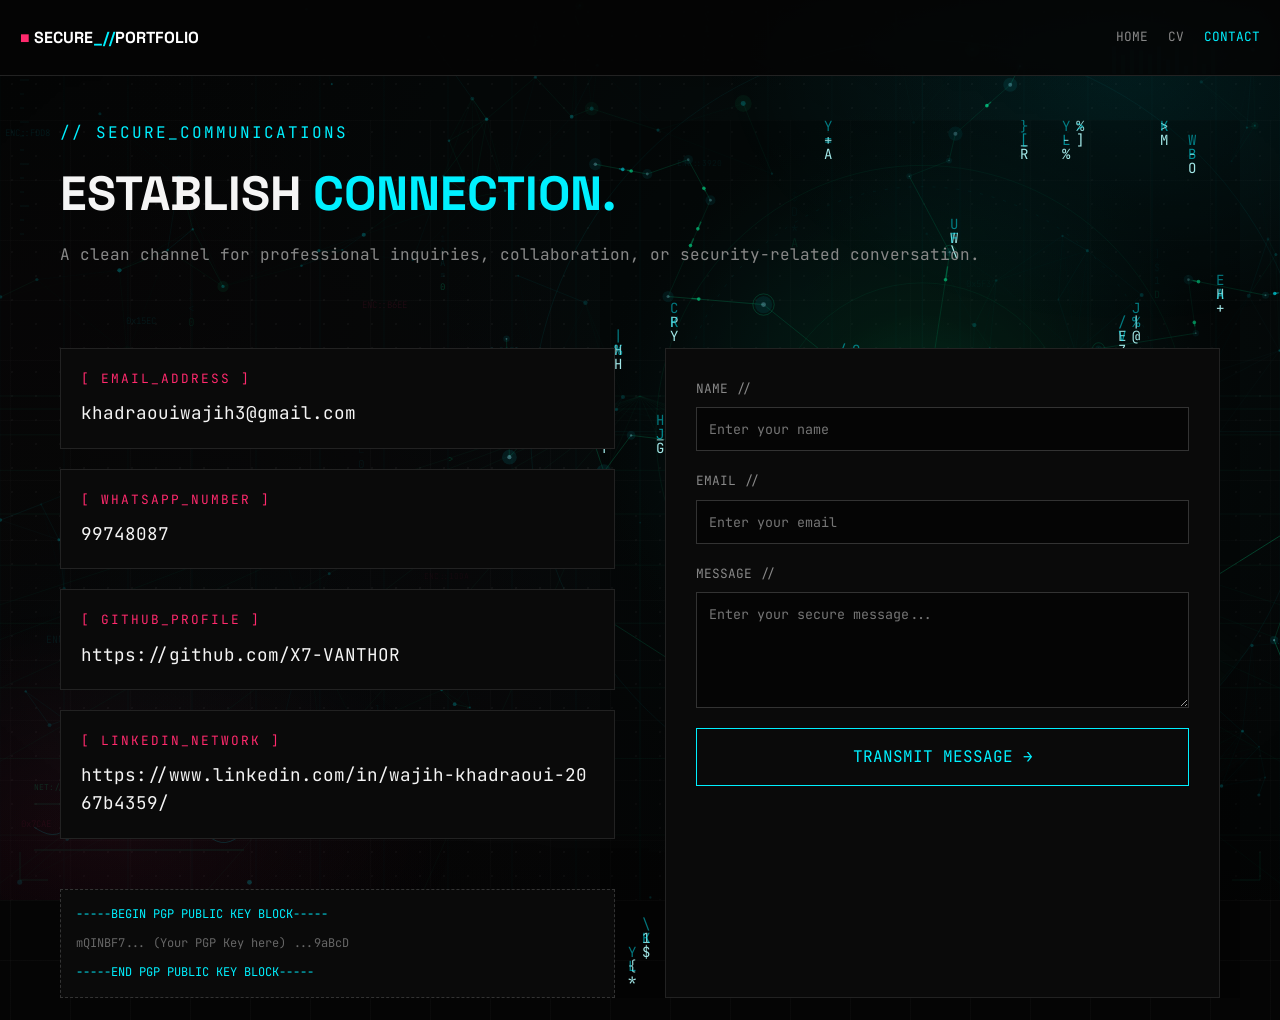
==== commit 008b0971: "Add WhatsApp contact channel" ====
--- a/contact.html
+++ b/contact.html
@@ -183,6 +183,12 @@
                 <span class="channel-label">[ EMAIL_ADDRESS ]</span>
                 <span class="channel-value">khadraouiwajih3@gmail.com</span>
             </a>
+
+            <!-- Clickable WhatsApp Link (Opens WhatsApp directly in a new tab) -->
+            <a href="https://wa.me/21699748087" target="_blank" rel="noopener noreferrer" class="channel-item" aria-label="Chat on WhatsApp at 99748087">
+                <span class="channel-label">[ WHATSAPP_NUMBER ]</span>
+                <span class="channel-value">99748087</span>
+            </a>
             
             <!-- Clickable GitHub Link (Opens in new tab) -->
             <a href="https://github.com/X7-VANTHOR" target="_blank" rel="noopener noreferrer" class="channel-item">
